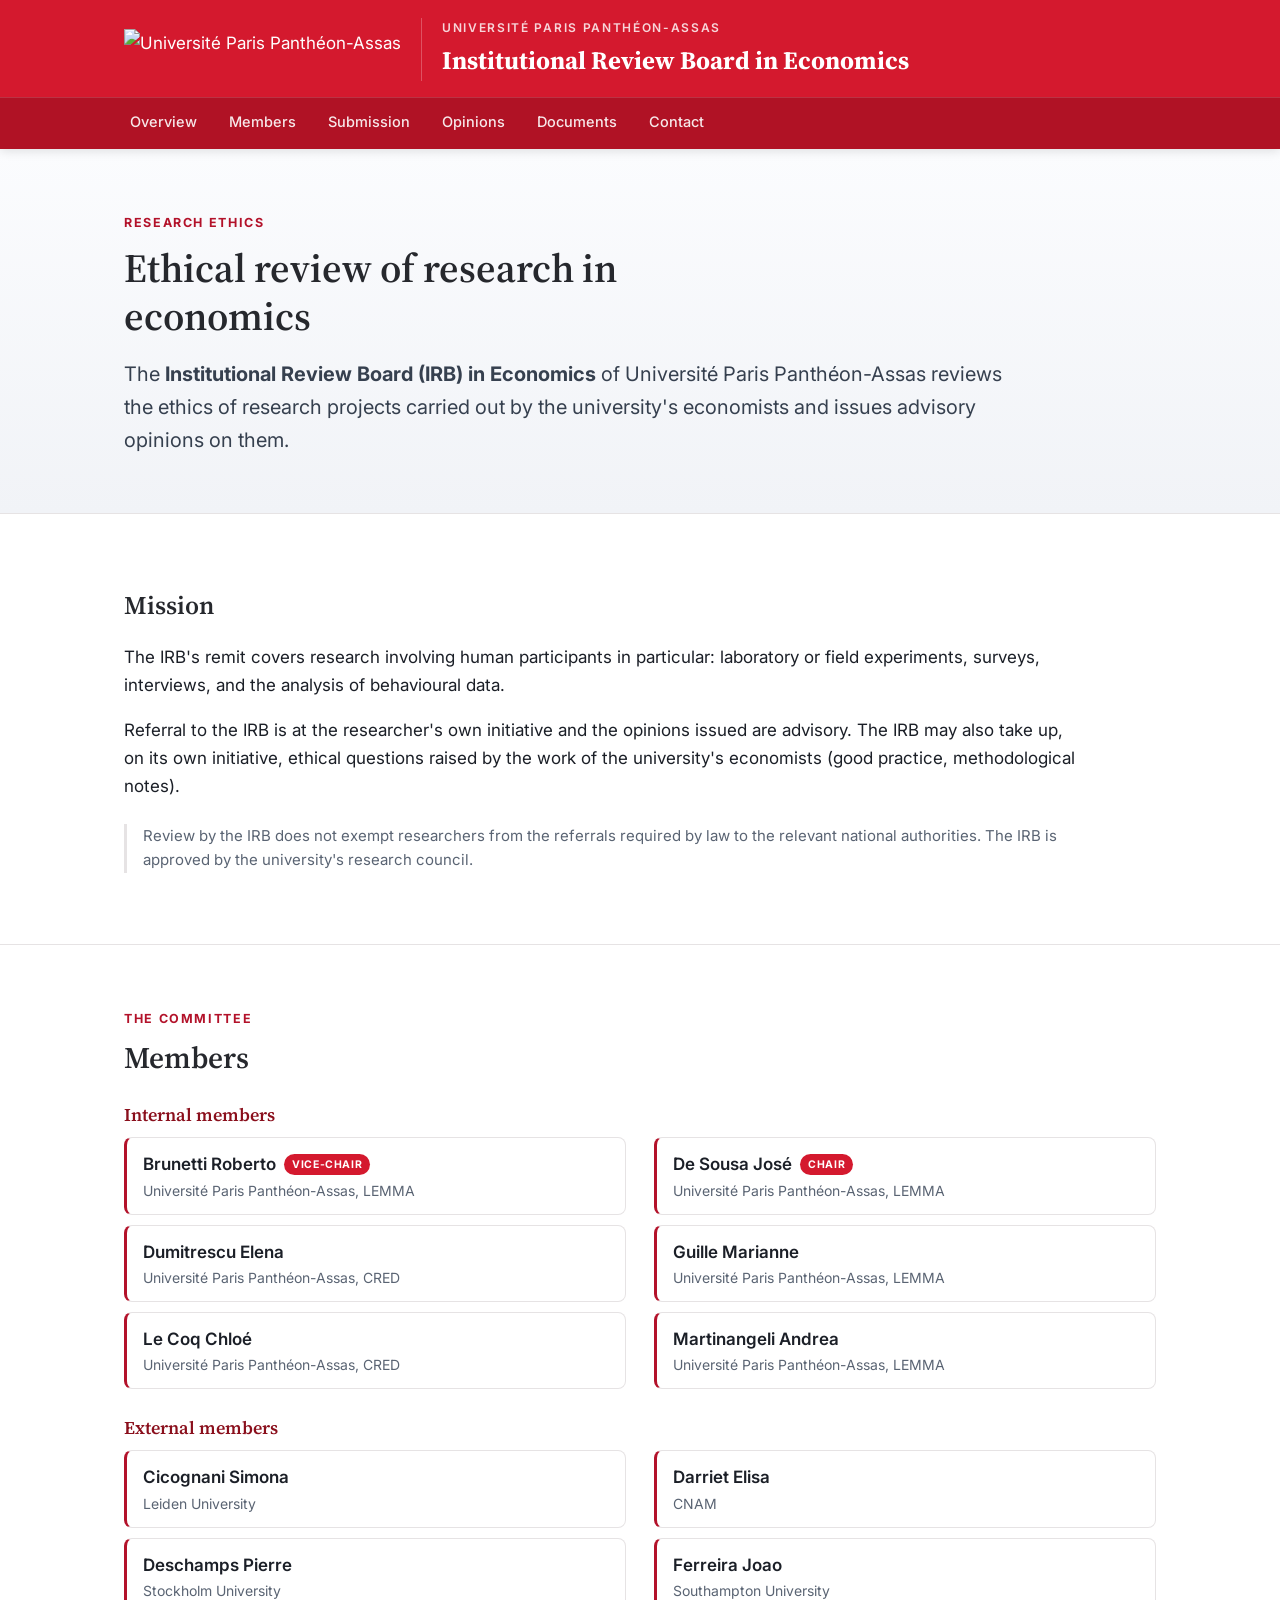
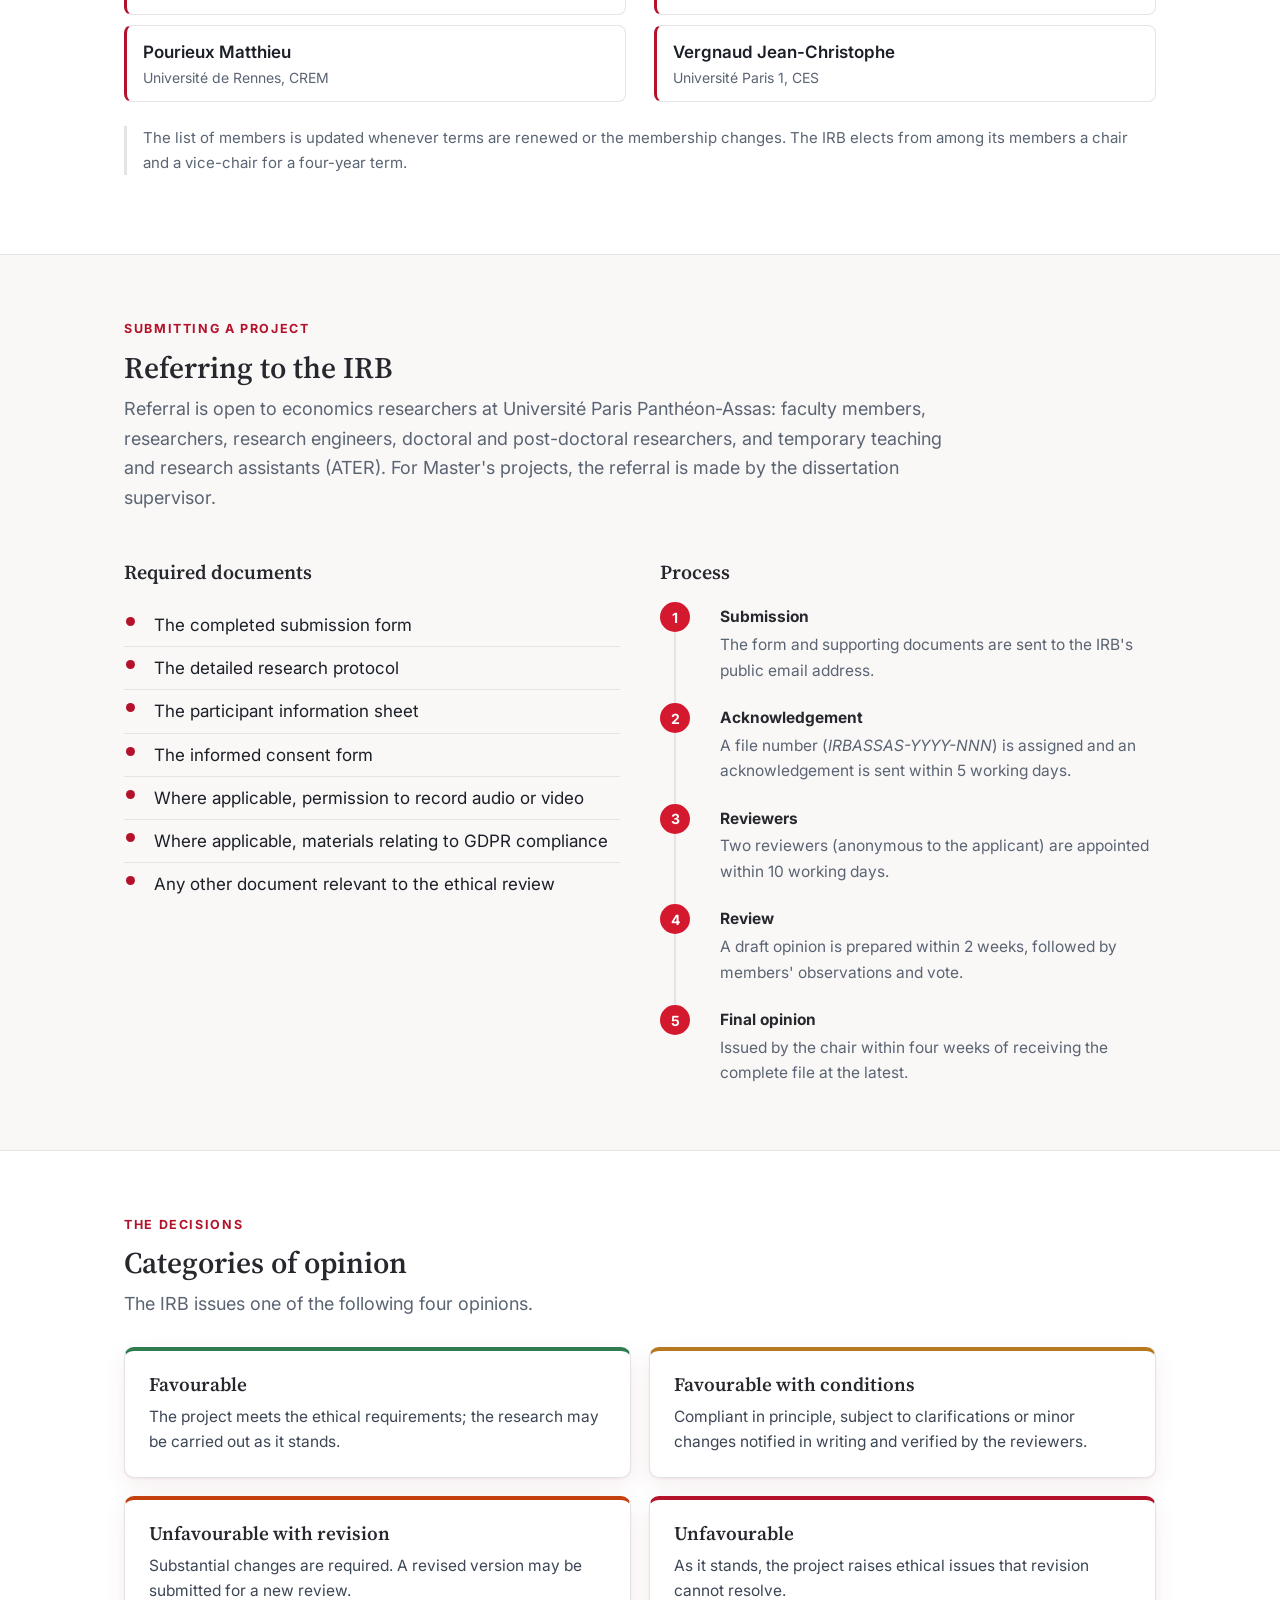
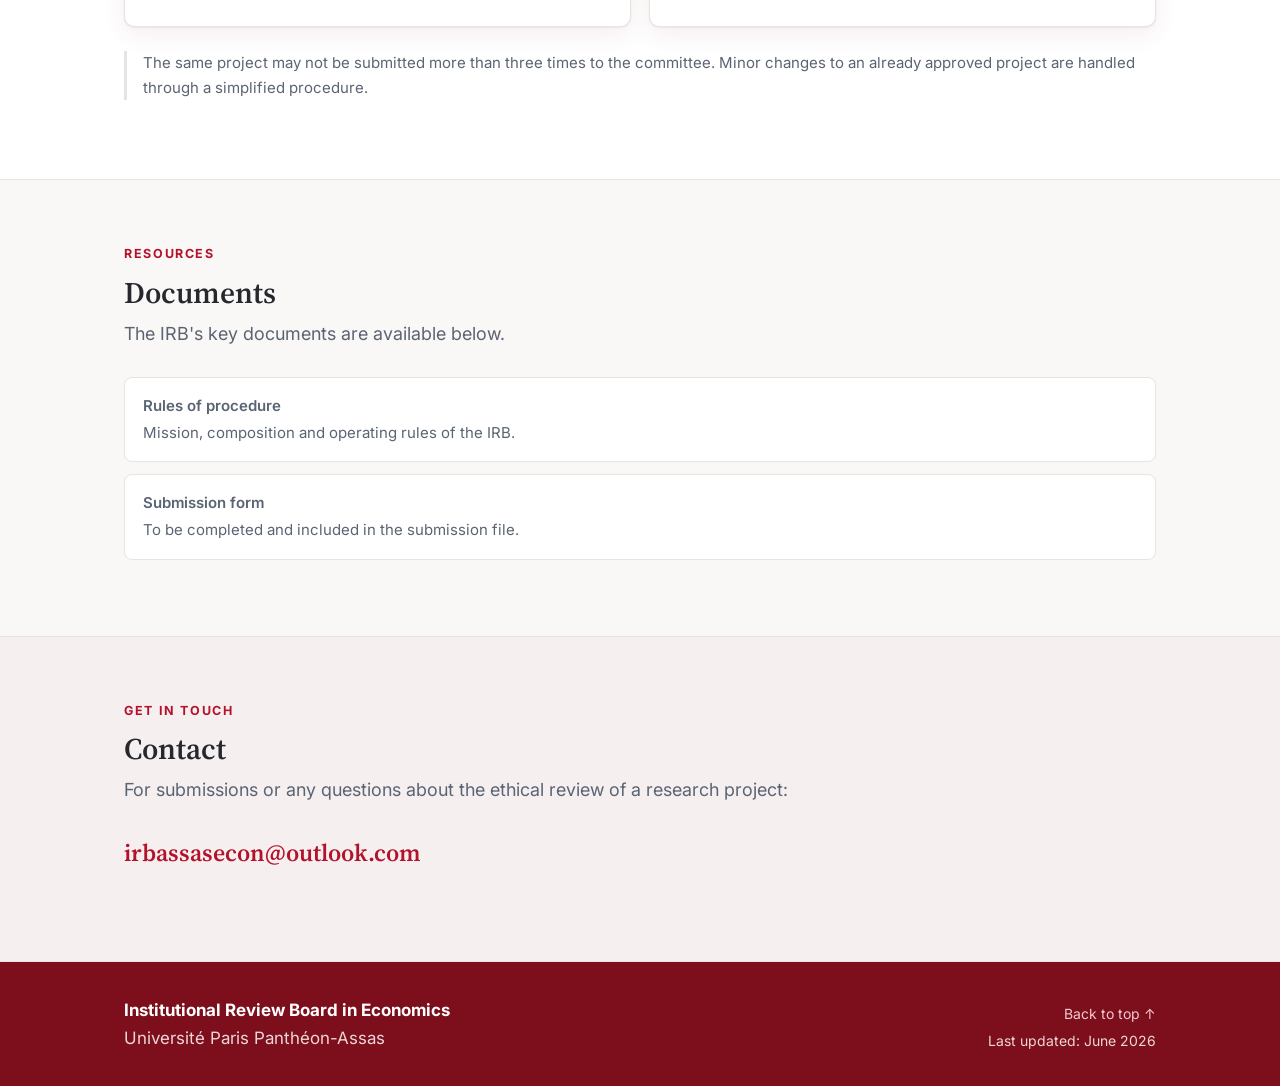
==== index.html @ 63745170 "Composition : indiquer la présidence (De Sousa) et vice-présidence (Brunetti)" ====
<!DOCTYPE html>
<html lang="en">
<head>
  <meta charset="utf-8" />
  <meta name="viewport" content="width=device-width, initial-scale=1" />
  <title>IRB in Economics — Université Paris Panthéon-Assas</title>
  <meta name="description" content="Institutional Review Board (IRB) in Economics at Université Paris Panthéon-Assas: research ethics review committee. Mission, members, submission and opinions." />
  <link rel="preconnect" href="https://fonts.googleapis.com" />
  <link rel="preconnect" href="https://fonts.gstatic.com" crossorigin />
  <link href="https://fonts.googleapis.com/css2?family=Source+Serif+4:opsz,wght@8..60,400;8..60,600;8..60,700&family=Inter:wght@400;500;600;700&display=swap" rel="stylesheet" />
  <link rel="stylesheet" href="assets/style.css" />
</head>
<body>
  <a class="skip-link" href="#contenu">Skip to content</a>

  <header class="site-header">
    <div class="wrap header-inner">
      <img class="logo" src="assets/logo-assas.svg" alt="Université Paris Panthéon-Assas" />
      <div class="brand">
        <span class="brand-eyebrow">Université Paris Panthéon-Assas</span>
        <span class="brand-title">Institutional Review Board in Economics</span>
      </div>
    </div>
    <nav class="site-nav" aria-label="Main navigation">
      <div class="wrap nav-inner">
        <a href="#presentation">Overview</a>
        <a href="#composition">Members</a>
        <a href="#saisine">Submission</a>
        <a href="#avis">Opinions</a>
        <a href="#documents">Documents</a>
        <a href="#contact">Contact</a>
      </div>
    </nav>
  </header>

  <main id="contenu">

    <!-- ===================== HERO / OVERVIEW ===================== -->
    <section id="presentation" class="hero">
      <div class="wrap">
        <p class="kicker">Research ethics</p>
        <h1>Ethical review of research in economics</h1>
        <p class="lead">
          The <strong>Institutional Review Board (IRB) in Economics</strong> of Université Paris
          Panthéon-Assas reviews the ethics of research projects carried out by the university's
          economists and issues advisory opinions on them.
        </p>
      </div>
    </section>

    <section class="band">
      <div class="wrap measure">
        <div>
          <h2>Mission</h2>
          <p>
            The IRB's remit covers research involving human participants in particular: laboratory
            or field experiments, surveys, interviews, and the analysis of behavioural data.
          </p>
          <p>
            Referral to the IRB is at the researcher's own initiative and the opinions issued are
            advisory. The IRB may also take up, on its own initiative, ethical questions raised by
            the work of the university's economists (good practice, methodological notes).
          </p>
          <p class="note">
            Review by the IRB does not exempt researchers from the referrals required by law to
            the relevant national authorities. The IRB is approved by the university's research
            council.
          </p>
        </div>
      </div>
    </section>

    <!-- ===================== MEMBERS ===================== -->
    <section id="composition" class="section">
      <div class="wrap">
        <p class="kicker">The committee</p>
        <h2>Members</h2>

        <h3 class="members-heading">Internal members</h3>
        <ul class="members">
          <li><span class="m-line"><a class="m-name" href="https://sites.google.com/view/roberto-brunetti/home" target="_blank" rel="noopener">Brunetti Roberto</a><span class="m-role">Vice-chair</span></span><span class="m-aff">Université Paris Panthéon-Assas, LEMMA</span></li>
          <li><span class="m-line"><a class="m-name" href="https://sites.google.com/site/josedesousauniv/home" target="_blank" rel="noopener">De Sousa José</a><span class="m-role">Chair</span></span><span class="m-aff">Université Paris Panthéon-Assas, LEMMA</span></li>
          <li><a class="m-name" href="https://sites.google.com/view/elenadumitrescu" target="_blank" rel="noopener">Dumitrescu Elena</a><span class="m-aff">Université Paris Panthéon-Assas, CRED</span></li>
          <li><a class="m-name" href="https://www.assas-universite.fr/fr/universite/contacts/enseignants-chercheurs/mme-marianne-guille" target="_blank" rel="noopener">Guille Marianne</a><span class="m-aff">Université Paris Panthéon-Assas, LEMMA</span></li>
          <li><a class="m-name" href="https://chloelecoq.org/" target="_blank" rel="noopener">Le Coq Chloé</a><span class="m-aff">Université Paris Panthéon-Assas, CRED</span></li>
          <li><a class="m-name" href="https://sites.google.com/view/andreamartinangeli/home" target="_blank" rel="noopener">Martinangeli Andrea</a><span class="m-aff">Université Paris Panthéon-Assas, LEMMA</span></li>
        </ul>

        <h3 class="members-heading">External members</h3>
        <ul class="members">
          <li><a class="m-name" href="https://sites.google.com/view/simonacicognani/home" target="_blank" rel="noopener">Cicognani Simona</a><span class="m-aff">Leiden University</span></li>
          <li><a class="m-name" href="https://sites.google.com/view/elisadarriet" target="_blank" rel="noopener">Darriet Elisa</a><span class="m-aff">CNAM</span></li>
          <li><a class="m-name" href="https://sites.google.com/site/pierredeschampsecon/home" target="_blank" rel="noopener">Deschamps Pierre</a><span class="m-aff">Stockholm University</span></li>
          <li><a class="m-name" href="https://joaovferreira.weebly.com/" target="_blank" rel="noopener">Ferreira Joao</a><span class="m-aff">Southampton University</span></li>
          <li><a class="m-name" href="https://mpourieux.wixsite.com/matthieu-pourieux" target="_blank" rel="noopener">Pourieux Matthieu</a><span class="m-aff">Université de Rennes, CREM</span></li>
          <li><a class="m-name" href="https://sites.google.com/site/jeanchristophevergnaud/" target="_blank" rel="noopener">Vergnaud Jean-Christophe</a><span class="m-aff">Université Paris 1, CES</span></li>
        </ul>

        <p class="note">
          The list of members is updated whenever terms are renewed or the membership changes.
          The IRB elects from among its members a chair and a vice-chair for a four-year term.
        </p>
      </div>
    </section>

    <!-- ===================== SUBMISSION / PROCESS ===================== -->
    <section id="saisine" class="section alt">
      <div class="wrap">
        <p class="kicker">Submitting a project</p>
        <h2>Referring to the IRB</h2>
        <p class="section-intro">
          Referral is open to economics researchers at Université Paris Panthéon-Assas: faculty
          members, researchers, research engineers, doctoral and post-doctoral researchers, and
          temporary teaching and research assistants (ATER). For Master's projects, the referral is
          made by the dissertation supervisor.
        </p>

        <div class="grid-2">
          <div>
            <h3>Required documents</h3>
            <ul class="checklist">
              <li>The completed submission form</li>
              <li>The detailed research protocol</li>
              <li>The participant information sheet</li>
              <li>The informed consent form</li>
              <li>Where applicable, permission to record audio or video</li>
              <li>Where applicable, materials relating to GDPR compliance</li>
              <li>Any other document relevant to the ethical review</li>
            </ul>
          </div>
          <div>
            <h3>Process</h3>
            <ol class="timeline">
              <li>
                <strong>Submission</strong>
                The form and supporting documents are sent to the IRB's public email address.
              </li>
              <li>
                <strong>Acknowledgement</strong>
                A file number (<em>IRBASSAS-YYYY-NNN</em>) is assigned and an acknowledgement is sent within 5 working days.
              </li>
              <li>
                <strong>Reviewers</strong>
                Two reviewers (anonymous to the applicant) are appointed within 10 working days.
              </li>
              <li>
                <strong>Review</strong>
                A draft opinion is prepared within 2 weeks, followed by members' observations and vote.
              </li>
              <li>
                <strong>Final opinion</strong>
                Issued by the chair within four weeks of receiving the complete file at the latest.
              </li>
            </ol>
          </div>
        </div>
      </div>
    </section>

    <!-- ===================== OPINIONS ===================== -->
    <section id="avis" class="section">
      <div class="wrap">
        <p class="kicker">The decisions</p>
        <h2>Categories of opinion</h2>
        <p class="section-intro">The IRB issues one of the following four opinions.</p>
        <div class="avis-grid">
          <article class="avis-card favorable">
            <h3>Favourable</h3>
            <p>The project meets the ethical requirements; the research may be carried out as it stands.</p>
          </article>
          <article class="avis-card reserve">
            <h3>Favourable with conditions</h3>
            <p>Compliant in principle, subject to clarifications or minor changes notified in writing and verified by the reviewers.</p>
          </article>
          <article class="avis-card revision">
            <h3>Unfavourable with revision</h3>
            <p>Substantial changes are required. A revised version may be submitted for a new review.</p>
          </article>
          <article class="avis-card defavorable">
            <h3>Unfavourable</h3>
            <p>As it stands, the project raises ethical issues that revision cannot resolve.</p>
          </article>
        </div>
        <p class="note">The same project may not be submitted more than three times to the committee. Minor changes to an already approved project are handled through a simplified procedure.</p>
      </div>
    </section>

    <!-- ===================== DOCUMENTS ===================== -->
    <section id="documents" class="section alt">
      <div class="wrap">
        <p class="kicker">Resources</p>
        <h2>Documents</h2>
        <p class="section-intro">
          The IRB's key documents are available below.
        </p>
        <ul class="docs">
          <li>
            <span class="doc-soon">Rules of procedure</span>
            <span>Mission, composition and operating rules of the IRB.</span>
          </li>
          <li>
            <span class="doc-soon">Submission form</span>
            <span>To be completed and included in the submission file.</span>
          </li>
        </ul>
      </div>
    </section>

    <!-- ===================== CONTACT ===================== -->
    <section id="contact" class="section contact">
      <div class="wrap">
        <p class="kicker">Get in touch</p>
        <h2>Contact</h2>
        <p class="section-intro">
          For submissions or any questions about the ethical review of a research project:
        </p>
        <p class="contact-email">
          <a href="mailto:irbassasecon@outlook.com">irbassasecon@outlook.com</a>
        </p>
      </div>
    </section>

  </main>

  <footer class="site-footer">
    <div class="wrap footer-inner">
      <div>
        <strong>Institutional Review Board in Economics</strong><br />
        Université Paris Panthéon-Assas
      </div>
      <div class="footer-meta">
        <a href="#presentation">Back to top ↑</a>
        <span>Last updated: June 2026</span>
      </div>
    </div>
  </footer>

</body>
</html>
---- assets/style.css ----
/* ===========================================================
   IRB en économie — Université Paris Panthéon-Assas
   Static stylesheet (GitHub Pages)
   =========================================================== */

:root {
  --brand:      #d4192e;   /* Assas red */
  --brand-d:    #b01225;   /* nav bar */
  --brand-deep: #7c0f1b;   /* footer */
  --heading:    #26282d;   /* dark heading ink */
  --accent:     #b3122a;   /* red used for text accents/links */
  --accent-d:   #8a0f1c;
  --ink:        #1b1f27;
  --muted:      #5a6473;
  --line:       #e6e3e4;
  --bg:         #ffffff;
  --bg-alt:     #faf7f7;
  --bg-band:    #f6eff0;
  --maxw:       1080px;
  --radius:     10px;
  --shadow:     0 1px 2px rgba(124,15,27,.07), 0 8px 24px rgba(124,15,27,.07);
}

* { box-sizing: border-box; }

html { scroll-behavior: smooth; }

body {
  margin: 0;
  color: var(--ink);
  background: var(--bg);
  font-family: "Inter", system-ui, -apple-system, "Segoe UI", Roboto, sans-serif;
  font-size: 17px;
  line-height: 1.65;
  -webkit-font-smoothing: antialiased;
}

.wrap { max-width: var(--maxw); margin: 0 auto; padding: 0 24px; }

a { color: var(--accent); text-decoration: none; }
a:hover { text-decoration: underline; }

h1, h2, h3 {
  font-family: "Source Serif 4", Georgia, "Times New Roman", serif;
  color: var(--heading);
  line-height: 1.2;
  font-weight: 600;
}

.skip-link {
  position: absolute; left: -999px; top: 0;
  background: var(--brand); color: #fff; padding: 10px 16px; z-index: 100;
}
.skip-link:focus { left: 12px; top: 12px; }

/* ---------- Header & nav ---------- */
.site-header {
  position: sticky; top: 0; z-index: 50;
  background: var(--brand);
  color: #fff;
  box-shadow: 0 2px 10px rgba(0,0,0,.12);
}
.header-inner {
  padding: 18px 24px 16px;
  display: flex; align-items: center; gap: 20px;
}
.logo { height: 42px; width: auto; flex: 0 0 auto; }
.brand { display: flex; flex-direction: column; gap: 2px; padding-left: 20px; border-left: 1px solid rgba(255,255,255,.25); }
.brand-eyebrow {
  font-size: 12px; letter-spacing: .14em; text-transform: uppercase;
  color: rgba(255,255,255,.82); font-weight: 600;
}
.brand-title {
  font-family: "Source Serif 4", Georgia, serif;
  font-size: 25px; font-weight: 700; color: #fff;
}

.site-nav { background: var(--brand-d); border-top: 1px solid rgba(255,255,255,.14); }
.nav-inner { display: flex; flex-wrap: wrap; gap: 4px; padding: 0 16px; }
.site-nav a {
  color: rgba(255,255,255,.9); font-size: 14.5px; font-weight: 500;
  padding: 12px 14px; border-bottom: 3px solid transparent;
}
.site-nav a:hover { color: #fff; text-decoration: none; border-bottom-color: #fff; }

/* ---------- Hero ---------- */
.kicker {
  text-transform: uppercase; letter-spacing: .13em; font-size: 12.5px;
  font-weight: 700; color: var(--accent); margin: 0 0 10px;
}
.hero {
  background: linear-gradient(180deg, #fbfcfe 0%, #f1f3f7 100%);
  border-bottom: 1px solid var(--line);
  padding: 64px 0 56px;
}
.hero h1 { font-size: 40px; margin: 0 0 18px; max-width: 16em; }
.lead { font-size: 20px; color: #36404f; max-width: 44em; margin: 0; }

/* ---------- Bands & sections ---------- */
.band { background: var(--bg); padding: 56px 0; border-bottom: 1px solid var(--line); }
.section { padding: 64px 0; border-bottom: 1px solid var(--line); }
.section.alt { background: var(--bg-alt); }
.section h2 { font-size: 30px; margin: 0 0 8px; }
.section-intro { font-size: 18px; color: var(--muted); max-width: 46em; margin: 0 0 28px; }

.measure > div { max-width: 56em; }
.grid-2 { display: grid; grid-template-columns: 1.4fr 1fr; gap: 40px; align-items: start; }
.section .grid-2 { grid-template-columns: 1fr 1fr; }

h2 + p, h3 + p { margin-top: 8px; }
.note {
  font-size: 15px; color: var(--muted);
  border-left: 3px solid var(--line); padding-left: 16px; margin-top: 24px;
}

/* ---------- Aside card (En bref) ---------- */
.card-aside {
  background: var(--brand); color: #eef1f7;
  border-radius: var(--radius); padding: 26px 26px 14px;
  box-shadow: var(--shadow);
}
.card-aside h3 { color: #fff; margin: 0 0 14px; font-size: 18px; }
.facts { list-style: none; margin: 0; padding: 0; }
.facts li { padding: 11px 0; border-top: 1px solid rgba(255,255,255,.12); font-size: 15px; }
.facts li:first-child { border-top: none; }
.facts span {
  display: block; font-size: 11.5px; text-transform: uppercase;
  letter-spacing: .1em; color: #9fb0d0; margin-bottom: 2px;
}

/* ---------- Members ---------- */
.members-heading { font-size: 18px; margin: 28px 0 12px; color: var(--accent-d); }
.members {
  list-style: none; margin: 0; padding: 0;
  display: grid; grid-template-columns: repeat(2, 1fr); gap: 10px 28px;
}
.members li {
  display: flex; flex-direction: column;
  padding: 12px 16px; background: var(--bg);
  border: 1px solid var(--line); border-left: 3px solid var(--accent);
  border-radius: 8px;
}
.section.alt .members li { background: #fff; }
.m-line { display: inline-flex; align-items: center; flex-wrap: wrap; gap: 8px; }
.m-name { font-weight: 600; color: var(--ink); }
a.m-name { text-decoration: none; transition: color .12s ease; }
a.m-name:hover { color: var(--accent); text-decoration: underline; }
.m-role {
  display: inline-block;
  font-size: 10.5px; font-weight: 700; text-transform: uppercase; letter-spacing: .06em;
  color: #fff; background: var(--brand);
  padding: 2px 8px; border-radius: 999px; white-space: nowrap;
}
.m-aff { font-size: 14px; color: var(--muted); }

/* ---------- Checklist & timeline ---------- */
.checklist { list-style: none; margin: 0; padding: 0; }
.checklist li { position: relative; padding: 7px 0 7px 30px; border-bottom: 1px solid var(--line); }
.checklist li:last-child { border-bottom: none; }
.checklist li::before {
  content: ""; position: absolute; left: 2px; top: 13px;
  width: 9px; height: 9px; border-radius: 50%; background: var(--accent);
}

.timeline { list-style: none; counter-reset: step; margin: 0; padding: 0; }
.timeline li {
  position: relative; counter-increment: step;
  padding: 0 0 22px 44px; border-left: 2px solid var(--line); margin-left: 14px;
}
.timeline li:last-child { border-left-color: transparent; padding-bottom: 0; }
.timeline li::before {
  content: counter(step); position: absolute; left: -16px; top: -2px;
  width: 30px; height: 30px; border-radius: 50%;
  background: var(--brand); color: #fff; font-weight: 700; font-size: 14px;
  display: grid; place-items: center; font-family: "Inter", sans-serif;
}
.timeline strong { display: block; color: var(--heading); margin-bottom: 2px; }
.timeline li { color: var(--muted); font-size: 15.5px; }

/* ---------- Avis cards ---------- */
.avis-grid { display: grid; grid-template-columns: repeat(2, 1fr); gap: 18px; }
.avis-card {
  background: var(--bg); border: 1px solid var(--line);
  border-top: 4px solid var(--muted); border-radius: var(--radius);
  padding: 22px 24px; box-shadow: var(--shadow);
}
.avis-card h3 { margin: 0 0 8px; font-size: 19px; }
.avis-card p { margin: 0; color: #3c4655; font-size: 15.5px; }
.avis-card.favorable   { border-top-color: #2f7d4f; }
.avis-card.reserve     { border-top-color: #b7791f; }
.avis-card.revision    { border-top-color: #c2410c; }
.avis-card.defavorable { border-top-color: var(--accent); }

/* ---------- Documents ---------- */
.docs { list-style: none; margin: 0; padding: 0; }
.docs li {
  display: flex; flex-direction: column; gap: 2px;
  padding: 16px 18px; background: #fff; border: 1px solid var(--line);
  border-radius: 8px; margin-bottom: 12px;
}
.docs a { font-weight: 600; font-size: 17px; }
.docs span { color: var(--muted); font-size: 15px; }
.docs a::before { content: "↓ "; color: var(--accent); }
.doc-soon { font-weight: 600; color: var(--muted); }

/* ---------- References ---------- */
.refs { margin: 0; padding-left: 22px; }
.refs li { padding: 7px 0; color: #3c4655; }

/* ---------- Contact ---------- */
.contact { background: var(--bg-band); }
.contact-email { font-size: 24px; font-family: "Source Serif 4", Georgia, serif; }
.contact-email a { font-weight: 600; }
.placeholder-tag {
  display: inline-block; vertical-align: middle; margin-left: 12px;
  font-family: "Inter", sans-serif; font-size: 11px; text-transform: uppercase;
  letter-spacing: .08em; color: #92400e; background: #fef3c7;
  border: 1px solid #fcd34d; padding: 3px 9px; border-radius: 999px;
}

/* ---------- Footer ---------- */
.site-footer { background: var(--brand-deep); color: #f0d6da; padding: 34px 0; }
.footer-inner { display: flex; justify-content: space-between; align-items: flex-end; gap: 20px; flex-wrap: wrap; }
.site-footer strong { color: #fff; }
.footer-meta { display: flex; flex-direction: column; align-items: flex-end; gap: 4px; font-size: 14px; }
.footer-meta a { color: #f3c9cf; }

/* ---------- Responsive ---------- */
@media (max-width: 820px) {
  body { font-size: 16px; }
  .hero h1 { font-size: 30px; }
  .lead { font-size: 18px; }
  .grid-2, .section .grid-2,
  .members, .avis-grid { grid-template-columns: 1fr; }
  .nav-inner { overflow-x: auto; flex-wrap: nowrap; }
  .site-nav a { white-space: nowrap; }
  .footer-inner { align-items: flex-start; }
  .footer-meta { align-items: flex-start; }
}
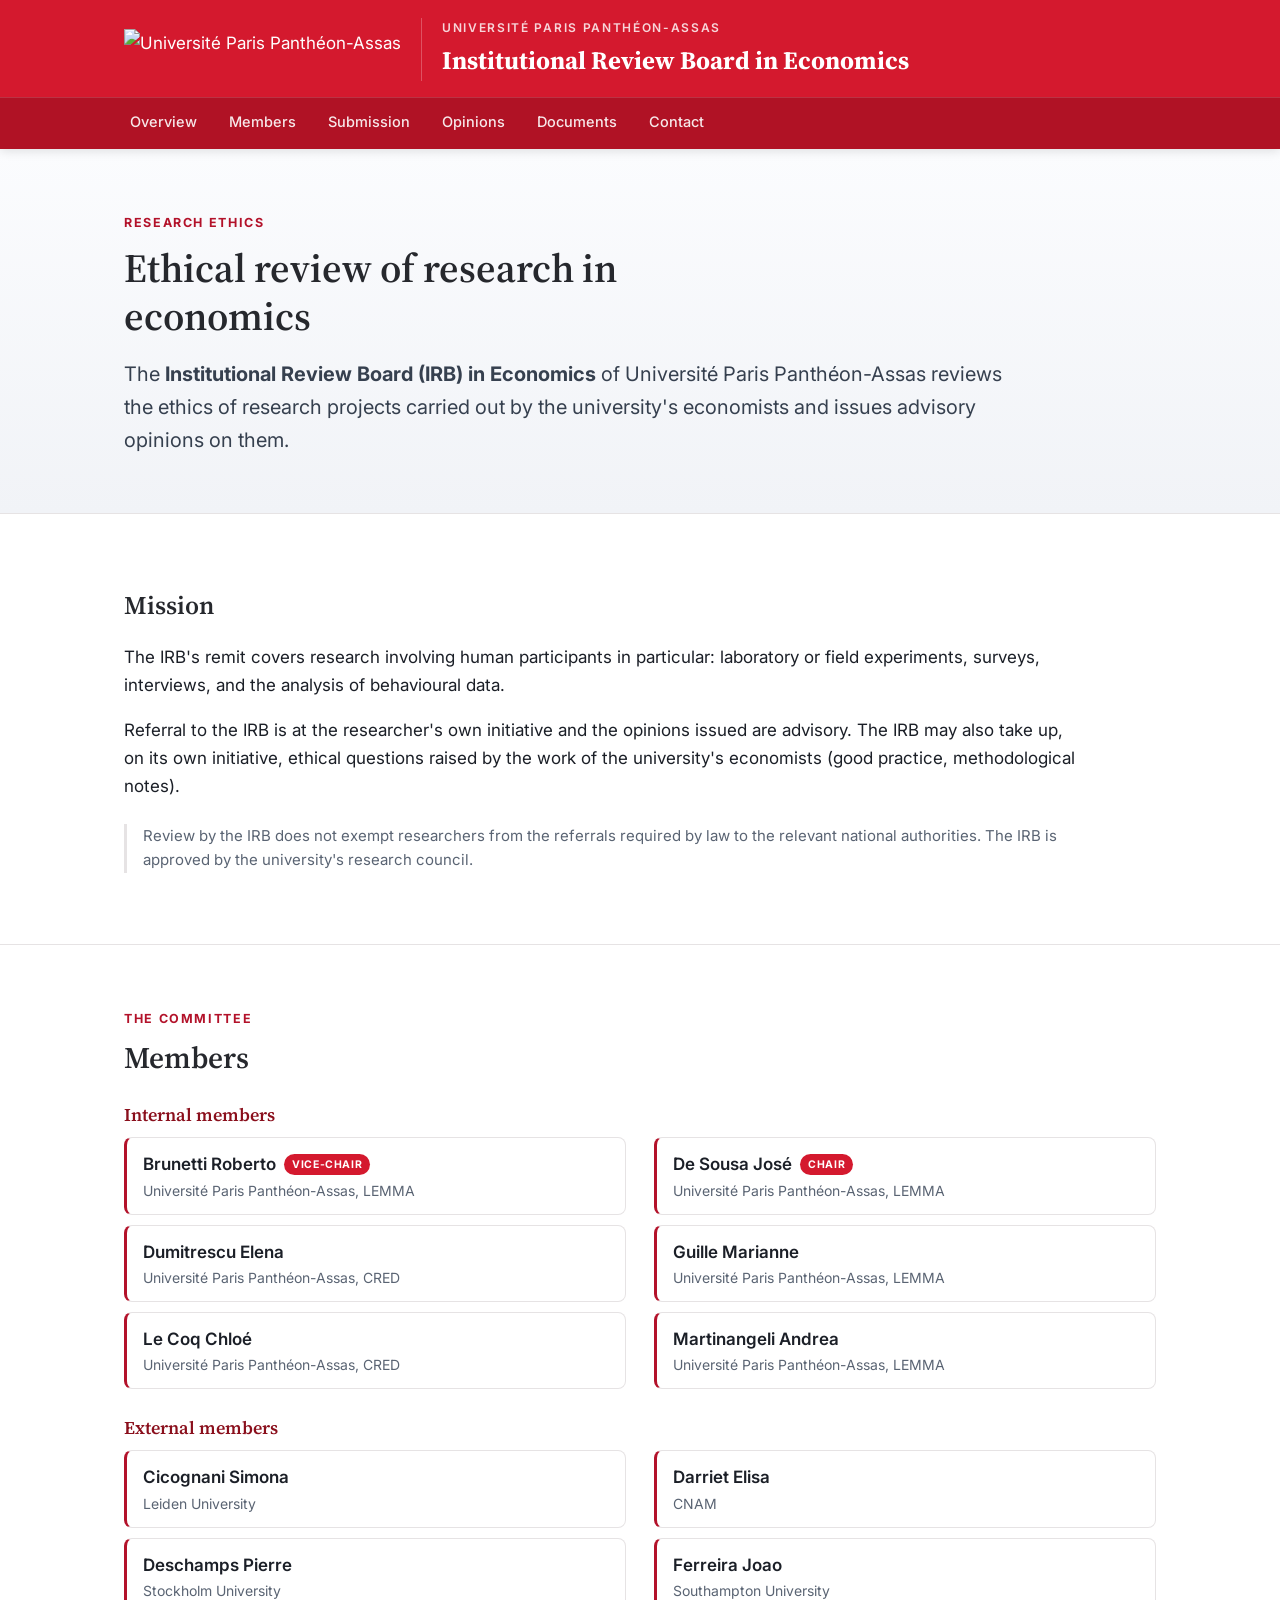
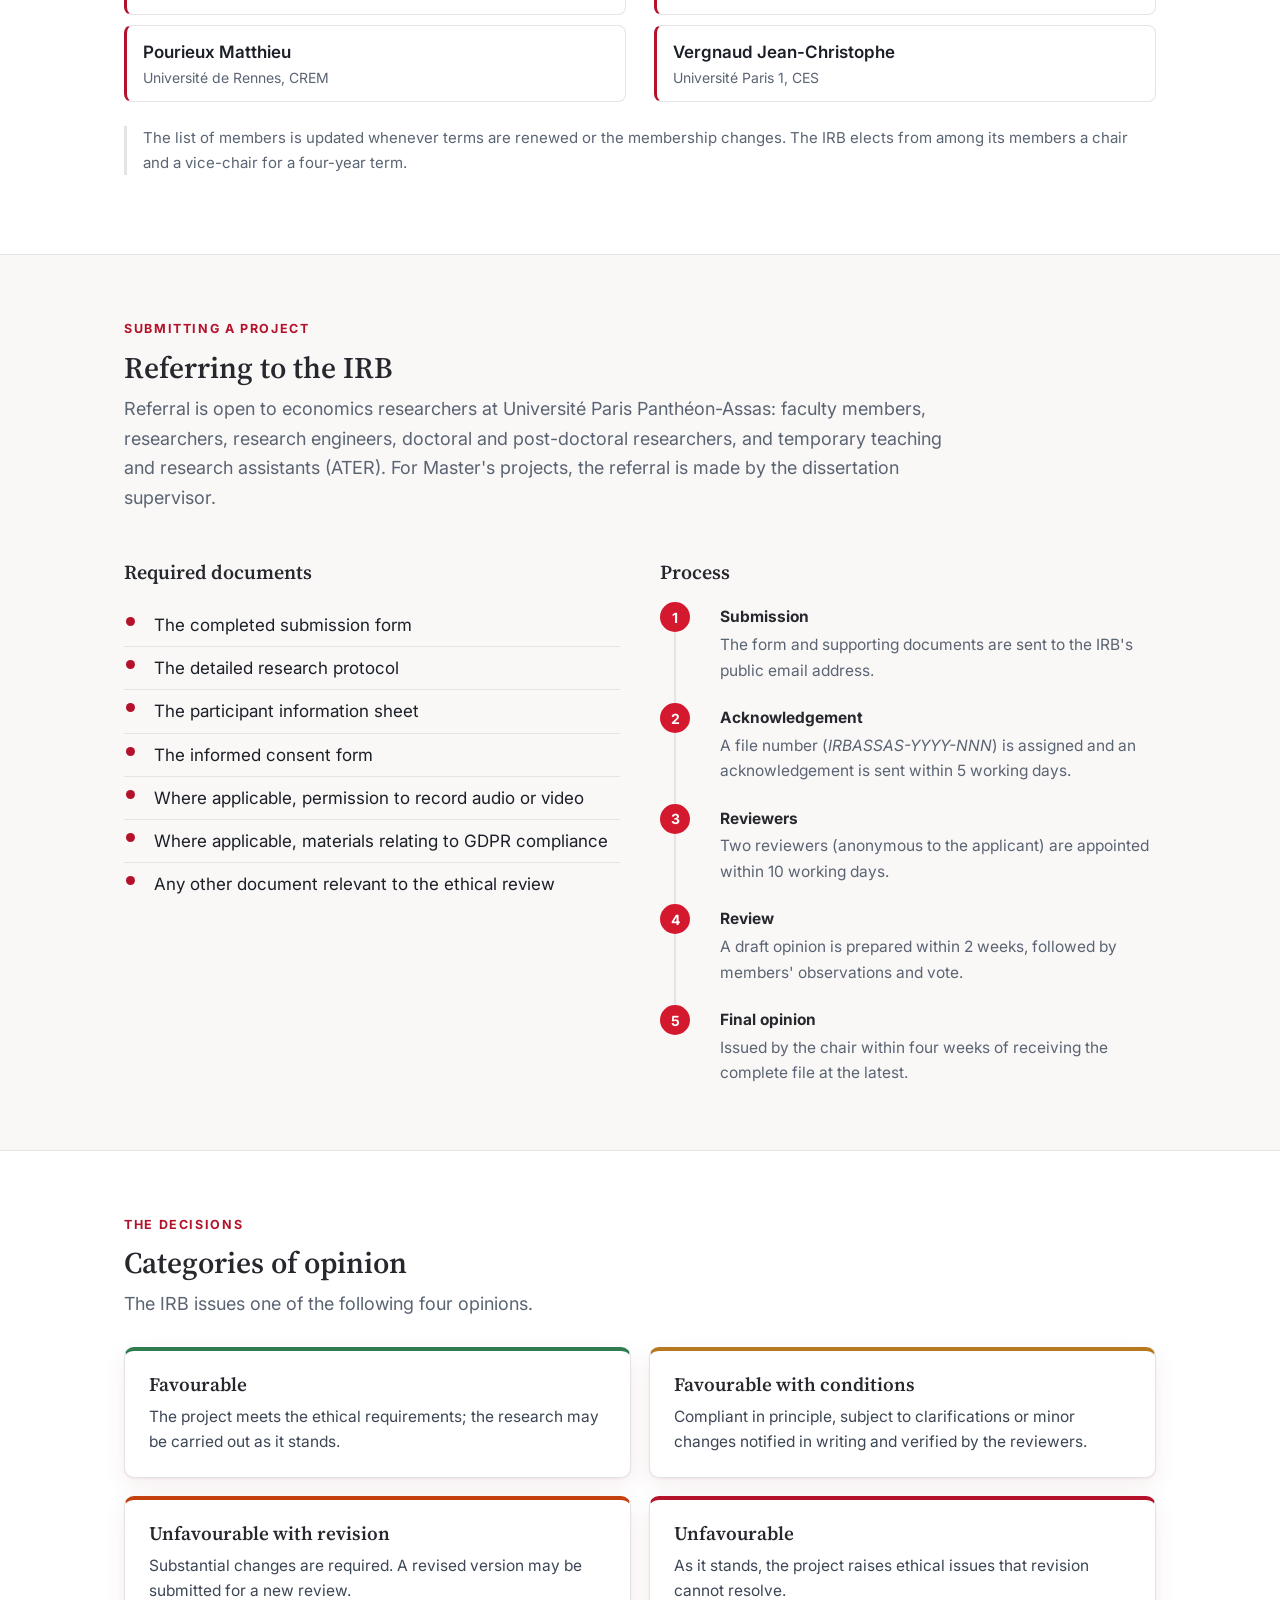
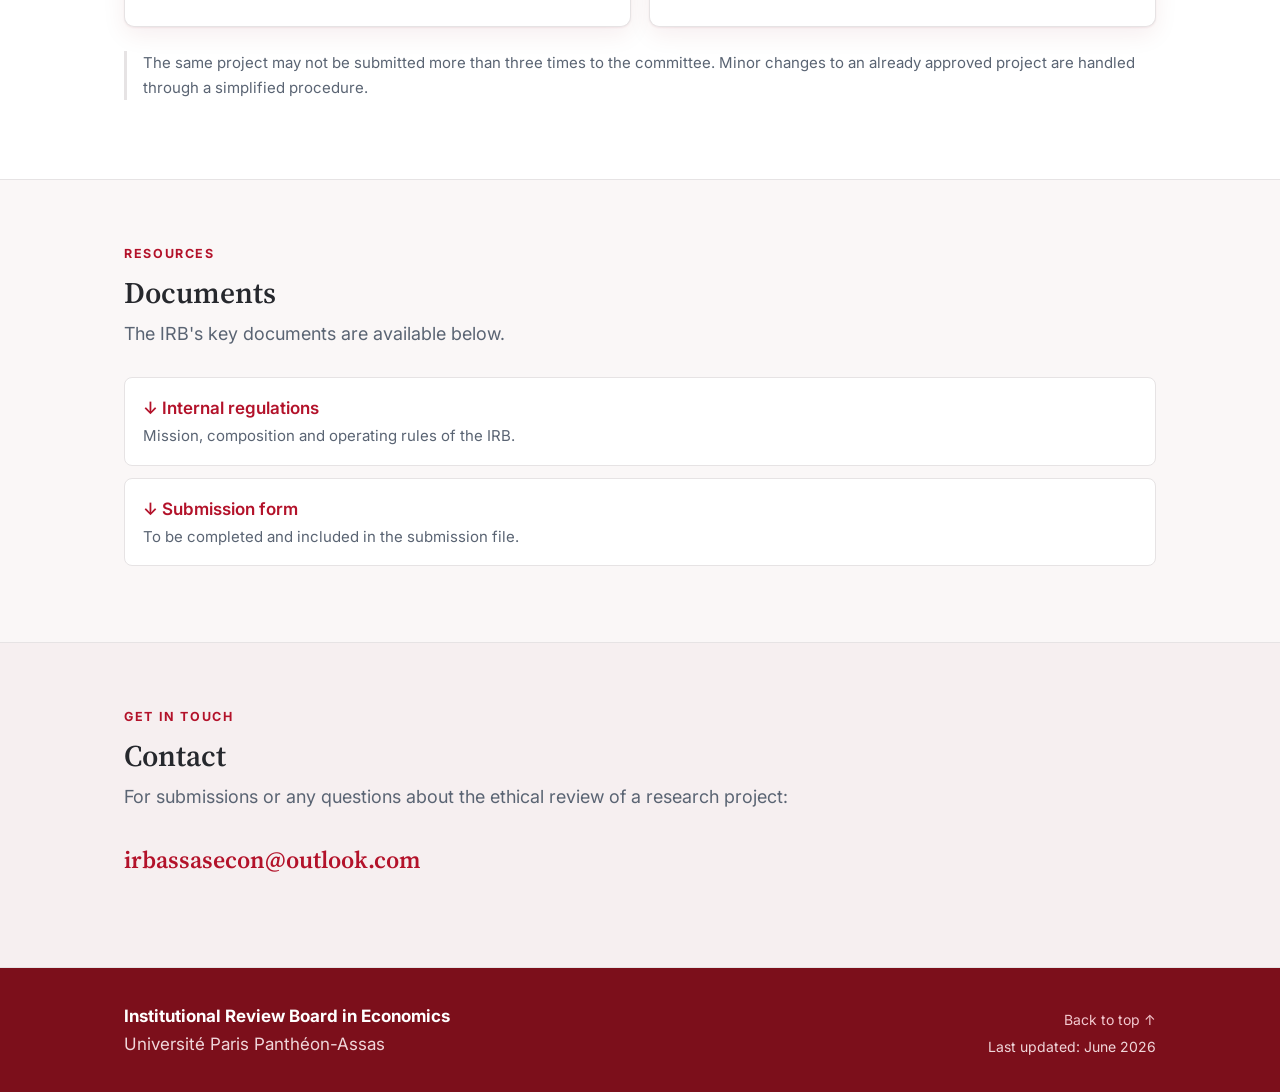
==== commit 73977ef0: "Documents : publier le règlement intérieur et le formulaire de saisine ; MAJ lien Brunetti" ====
--- a/index.html
+++ b/index.html
@@ -78,7 +78,7 @@
 
         <h3 class="members-heading">Internal members</h3>
         <ul class="members">
-          <li><span class="m-line"><a class="m-name" href="https://sites.google.com/view/roberto-brunetti/home" target="_blank" rel="noopener">Brunetti Roberto</a><span class="m-role">Vice-chair</span></span><span class="m-aff">Université Paris Panthéon-Assas, LEMMA</span></li>
+          <li><span class="m-line"><a class="m-name" href="https://roberto-brunetti.github.io/index.html" target="_blank" rel="noopener">Brunetti Roberto</a><span class="m-role">Vice-chair</span></span><span class="m-aff">Université Paris Panthéon-Assas, LEMMA</span></li>
           <li><span class="m-line"><a class="m-name" href="https://sites.google.com/site/josedesousauniv/home" target="_blank" rel="noopener">De Sousa José</a><span class="m-role">Chair</span></span><span class="m-aff">Université Paris Panthéon-Assas, LEMMA</span></li>
           <li><a class="m-name" href="https://sites.google.com/view/elenadumitrescu" target="_blank" rel="noopener">Dumitrescu Elena</a><span class="m-aff">Université Paris Panthéon-Assas, CRED</span></li>
           <li><a class="m-name" href="https://www.assas-universite.fr/fr/universite/contacts/enseignants-chercheurs/mme-marianne-guille" target="_blank" rel="noopener">Guille Marianne</a><span class="m-aff">Université Paris Panthéon-Assas, LEMMA</span></li>
@@ -195,11 +195,11 @@
         </p>
         <ul class="docs">
           <li>
-            <span class="doc-soon">Rules of procedure</span>
+            <a href="documents/InternalRegulation_IRB_Assas.docx" download>Internal regulations</a>
             <span>Mission, composition and operating rules of the IRB.</span>
           </li>
           <li>
-            <span class="doc-soon">Submission form</span>
+            <a href="documents/SubmissionForm_IRB_Assas.docx" download>Submission form</a>
             <span>To be completed and included in the submission file.</span>
           </li>
         </ul>
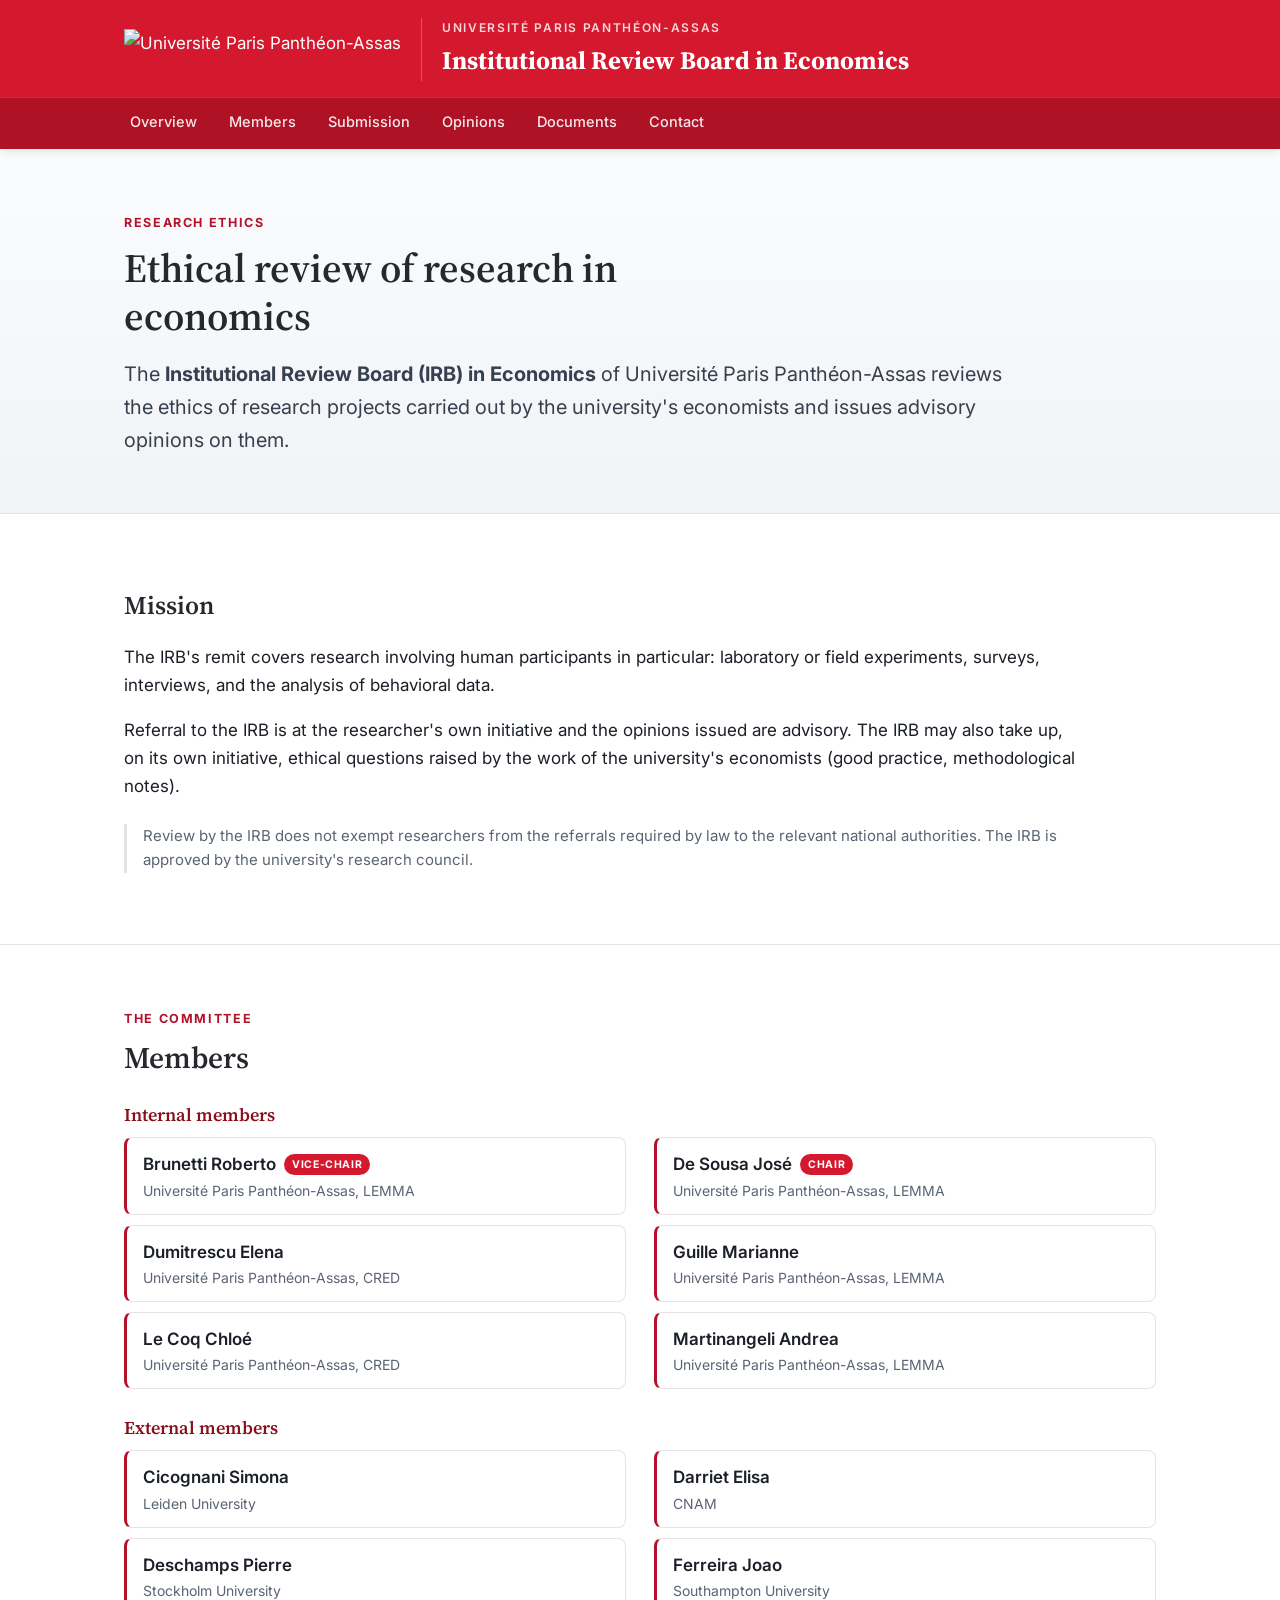
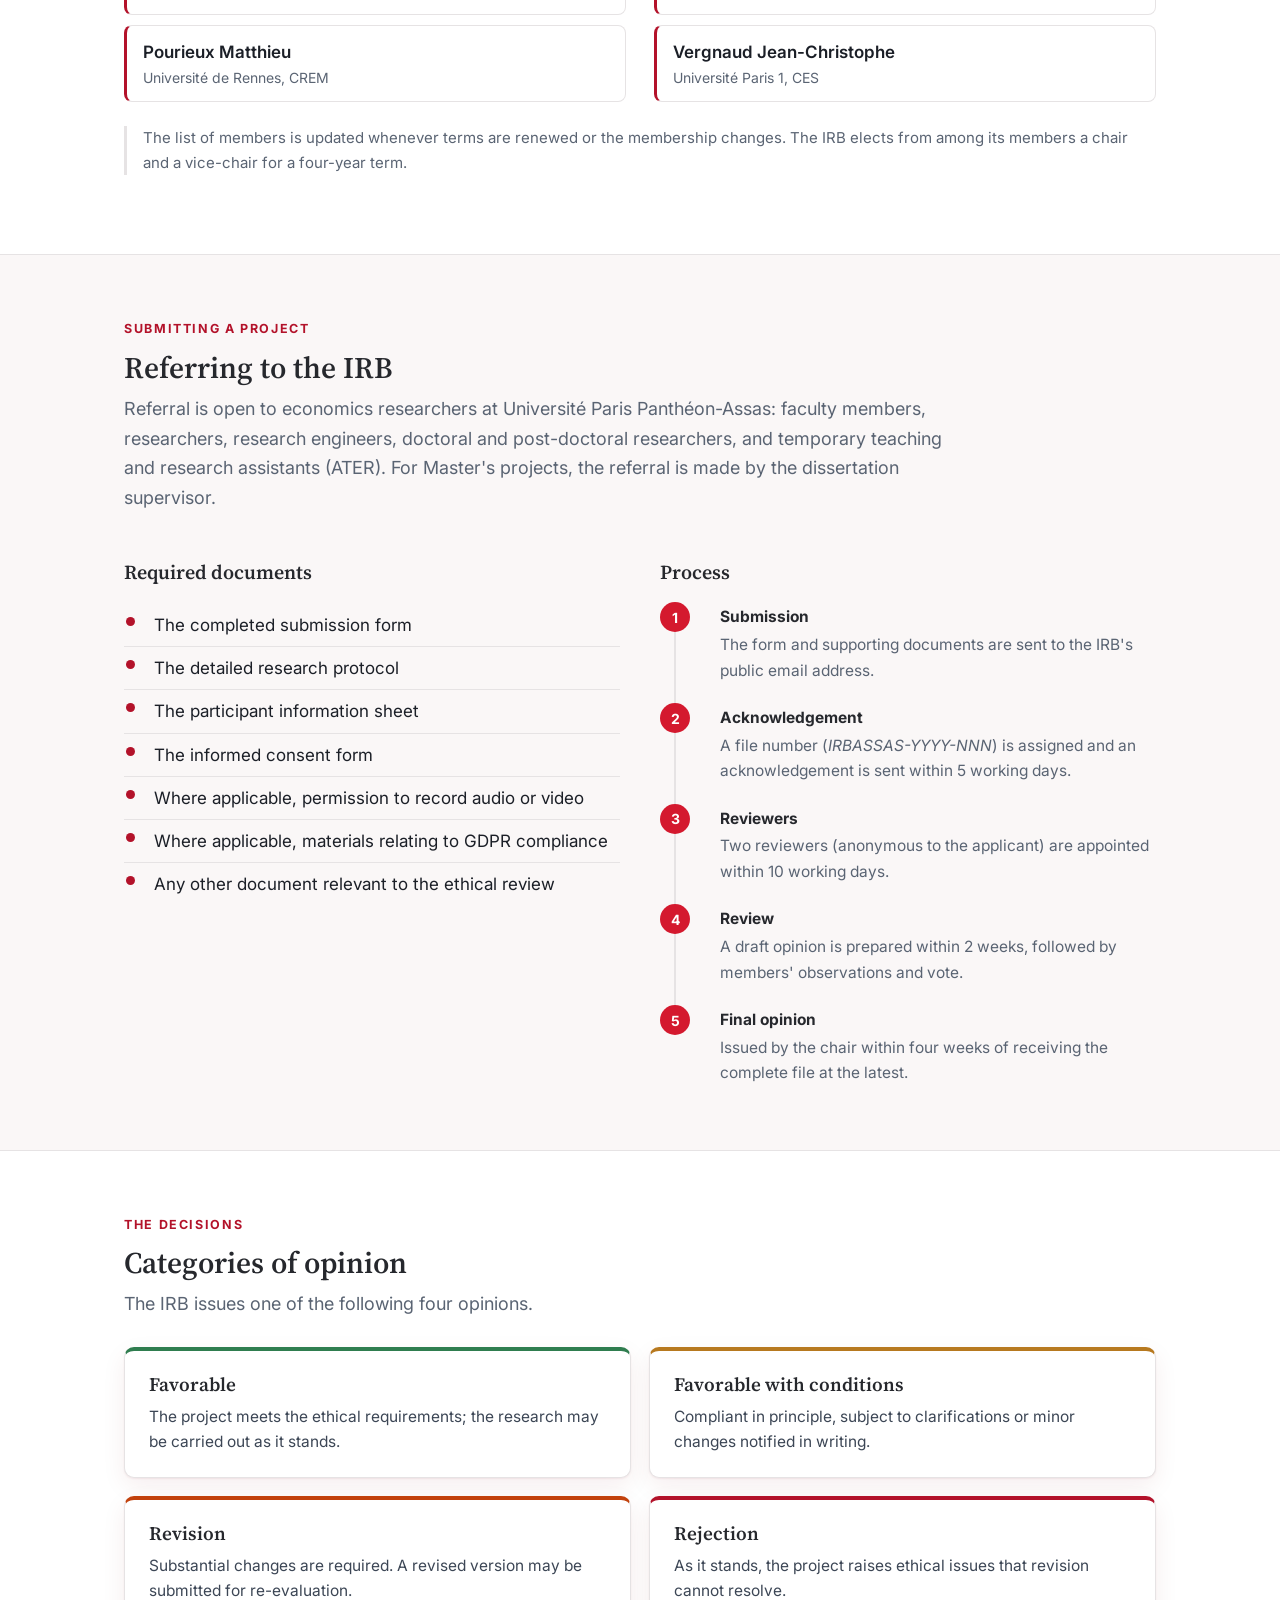
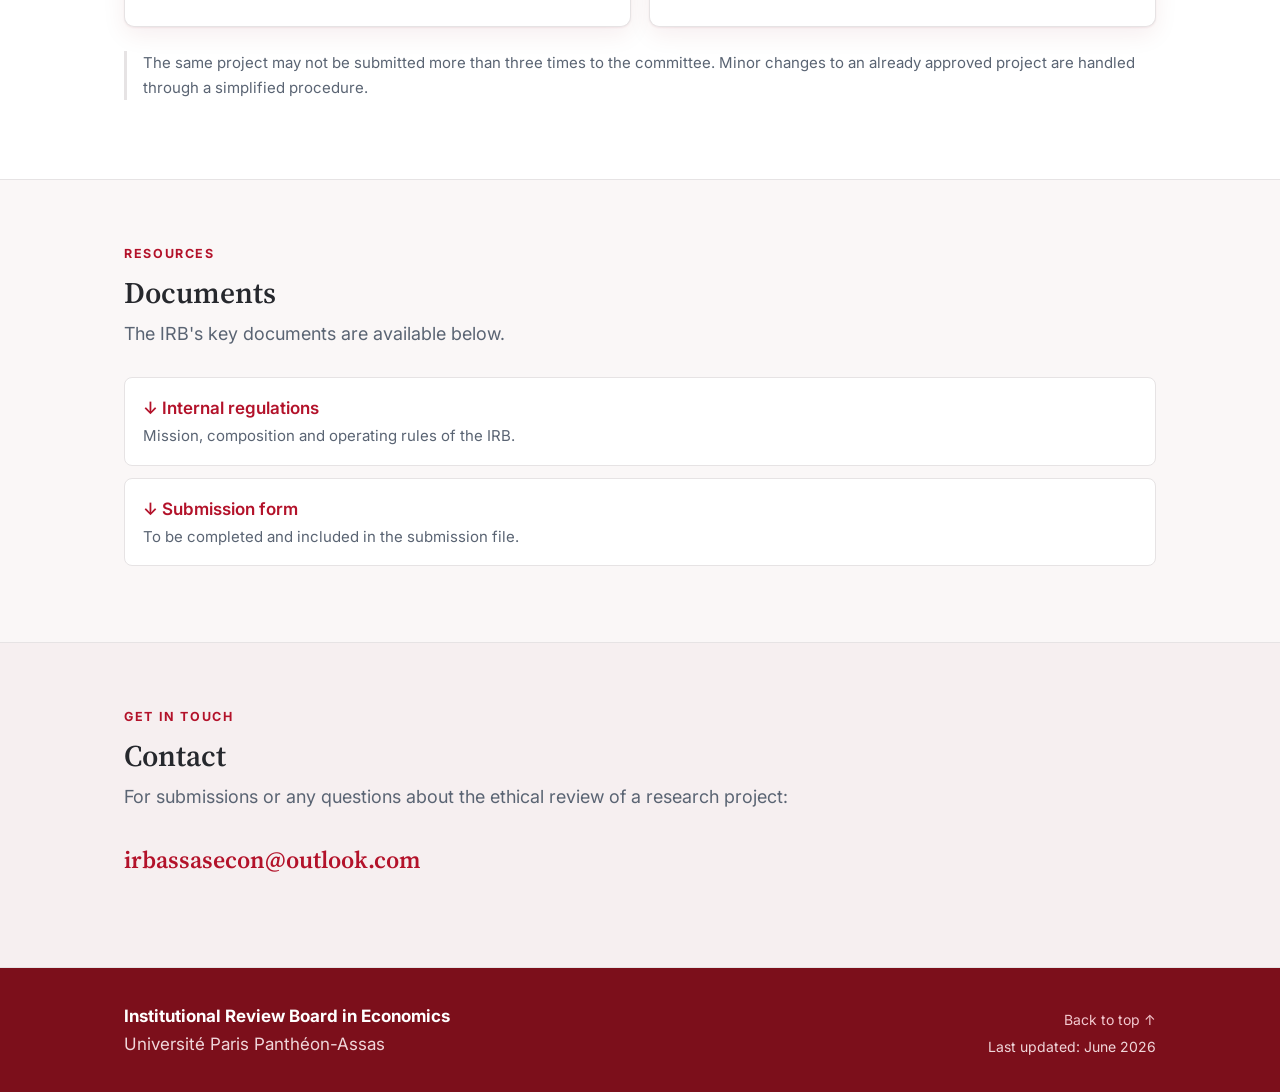
==== commit ff0de94a: "Update opinion categories and switch to American English Co-Authored-By: Claude Opus 5.5 <noreply@an" ====
--- a/index.html
+++ b/index.html
@@ -54,7 +54,7 @@
           <h2>Mission</h2>
           <p>
             The IRB's remit covers research involving human participants in particular: laboratory
-            or field experiments, surveys, interviews, and the analysis of behavioural data.
+            or field experiments, surveys, interviews, and the analysis of behavioral data.
           </p>
           <p>
             Referral to the IRB is at the researcher's own initiative and the opinions issued are
@@ -165,19 +165,19 @@
         <p class="section-intro">The IRB issues one of the following four opinions.</p>
         <div class="avis-grid">
           <article class="avis-card favorable">
-            <h3>Favourable</h3>
+            <h3>Favorable</h3>
             <p>The project meets the ethical requirements; the research may be carried out as it stands.</p>
           </article>
           <article class="avis-card reserve">
-            <h3>Favourable with conditions</h3>
-            <p>Compliant in principle, subject to clarifications or minor changes notified in writing and verified by the reviewers.</p>
+            <h3>Favorable with conditions</h3>
+            <p>Compliant in principle, subject to clarifications or minor changes notified in writing.</p>
           </article>
           <article class="avis-card revision">
-            <h3>Unfavourable with revision</h3>
-            <p>Substantial changes are required. A revised version may be submitted for a new review.</p>
+            <h3>Revision</h3>
+            <p>Substantial changes are required. A revised version may be submitted for re-evaluation.</p>
           </article>
           <article class="avis-card defavorable">
-            <h3>Unfavourable</h3>
+            <h3>Rejection</h3>
             <p>As it stands, the project raises ethical issues that revision cannot resolve.</p>
           </article>
         </div>
